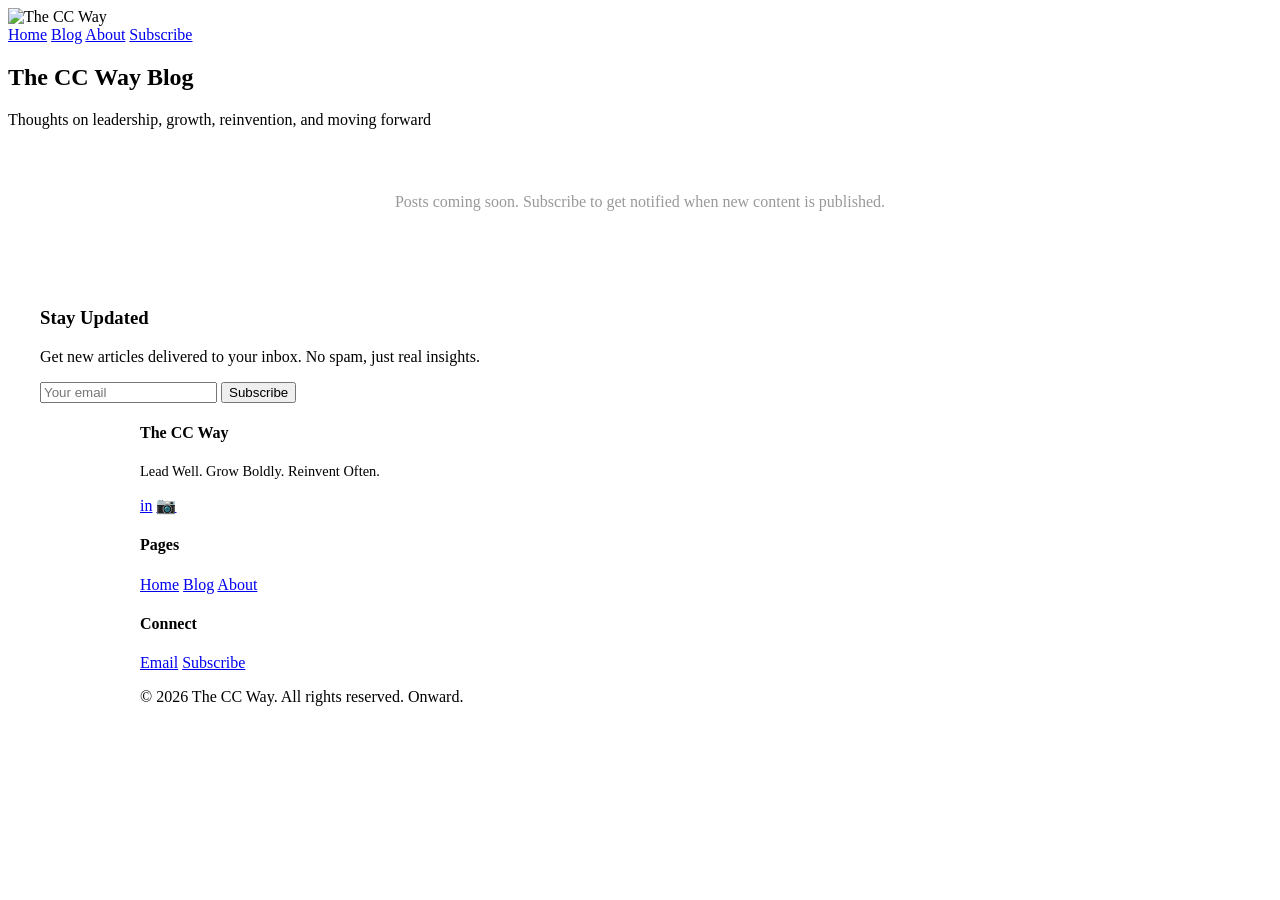
==== index.html @ 92638100 "Add files via upload" ====
<!DOCTYPE html>
<html lang="en">
<head>
    <meta charset="UTF-8">
    <meta name="viewport" content="width=device-width, initial-scale=1.0">
    <title>Blog — The CC Way</title>
    <meta name="description" content="Leadership, personal development, and reinvention. Lessons from The CC Way.">
    <meta property="og:title" content="Blog — The CC Way">
    <meta property="og:type" content="website">
    <meta property="og:url" content="https://theccway.com/blog/">
    
    <link rel="stylesheet" href="css/style.css">
</head>
<body>

<!-- Header -->
<header>
    <div class="header-container">
        <div class="logo">
            <img src="logo.png" alt="The CC Way">
        </div>
        <nav>
            <a href="/">Home</a>
            <a href="/blog/">Blog</a>
            <a href="/about/">About</a>
            <a href="/#email-signup" class="nav-cta">Subscribe</a>
        </nav>
        <div class="menu-toggle">
            <span></span>
            <span></span>
            <span></span>
        </div>
    </div>
</header>

<!-- Blog Section -->
<section class="container py-3">
    <div class="post-header">
        <h1 class="post-title">The CC Way Blog</h1>
        <p class="post-meta">Thoughts on leadership, growth, reinvention, and moving forward</p>
    </div>
    
    <div class="blog-list" id="blog-posts">
        <!-- Blog posts will be loaded dynamically -->
        <p style="text-align: center; color: #999; padding: 3rem 0;">Posts coming soon. Subscribe to get notified when new content is published.</p>
    </div>
</section>

<!-- Email Signup -->
<section id="email-signup" class="email-signup container" style="margin-left: 2rem; margin-right: 2rem; margin-top: 3rem;">
    <h3>Stay Updated</h3>
    <p>Get new articles delivered to your inbox. No spam, just real insights.</p>
    
    <form class="email-signup-form" id="signup-form">
        <input type="email" placeholder="Your email" required>
        <button type="submit">Subscribe</button>
    </form>
</section>

<!-- Footer -->
<footer>
    <div class="container" style="max-width: 1000px; margin: 0 auto; padding: 0 2rem;">
        
        <div class="footer-content">
            <div class="footer-section">
                <h4>The CC Way</h4>
                <p style="font-size: 0.9rem; margin-bottom: 1rem;">Lead Well. Grow Boldly. Reinvent Often.</p>
                <div class="social-links">
                    <a href="https://linkedin.com/in/candidatecoschino" target="_blank" title="LinkedIn">in</a>
                    <a href="https://instagram.com/cccosch" target="_blank" title="Instagram">📷</a>
                </div>
            </div>
            
            <div class="footer-section">
                <h4>Pages</h4>
                <a href="/">Home</a>
                <a href="/blog/">Blog</a>
                <a href="/about/">About</a>
            </div>
            
            <div class="footer-section">
                <h4>Connect</h4>
                <a href="mailto:hello@theccway.com">Email</a>
                <a href="#email-signup">Subscribe</a>
            </div>
        </div>
        
        <div class="footer-bottom">
            <p>&copy; 2026 The CC Way. All rights reserved. Onward.</p>
        </div>
        
    </div>
</footer>

<script src="js/script.js"></script>

</body>
</html>
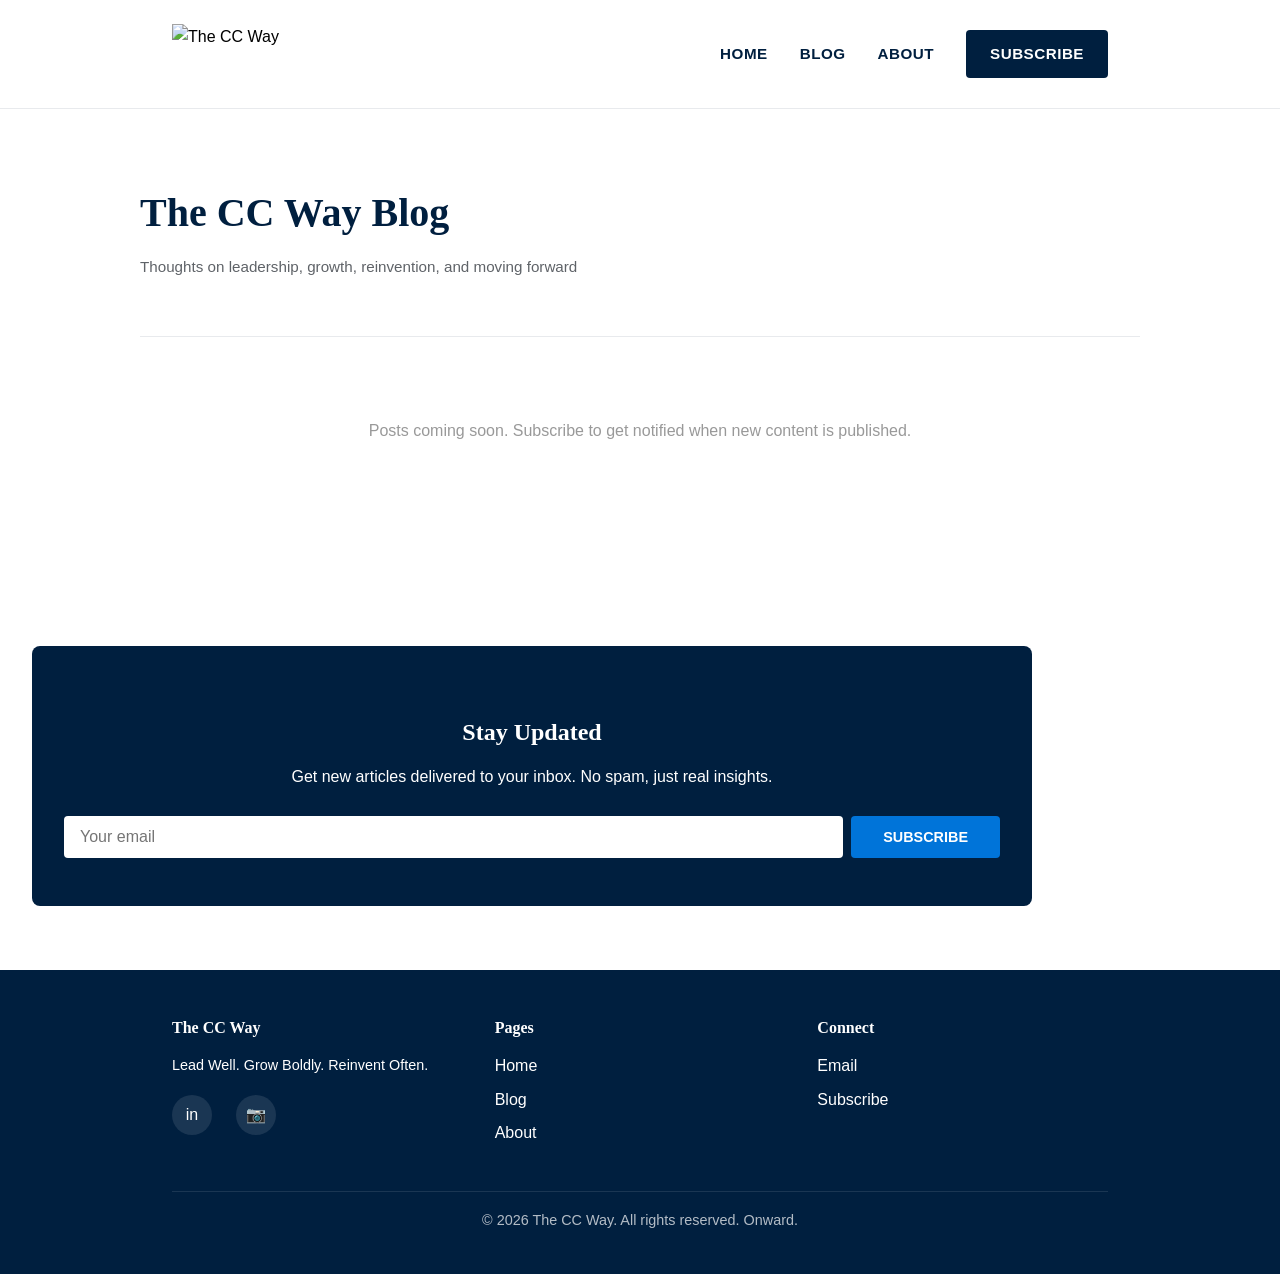
==== commit 281fcb9c: "Update logo image source path in index.html" ====
--- a/index.html
+++ b/index.html
@@ -17,7 +17,7 @@
 <header>
     <div class="header-container">
         <div class="logo">
-            <img src="logo.png" alt="The CC Way">
+            <img src="/logo.png" alt="The CC Way">
         </div>
         <nav>
             <a href="/">Home</a>
--- a/css/style.css
+++ b/css/style.css
@@ -0,0 +1,521 @@
+/* THE CC WAY — Main Stylesheet */
+/* Navy, Black, Electric Blue Color Scheme */
+
+:root {
+  --navy: #001F3F;
+  --black: #000000;
+  --electric-blue: #0074D9;
+  --off-white: #F8F9FA;
+  --light-gray: #E8EAED;
+  --dark-gray: #5F6368;
+  --accent-navy: #003d5c;
+  
+  --font-serif: 'Georgia', 'Garamond', serif;
+  --font-sans: -apple-system, BlinkMacSystemFont, 'Segoe UI', Roboto, 'Helvetica Neue', Arial, sans-serif;
+  
+  --transition: all 0.3s ease;
+}
+
+* {
+  margin: 0;
+  padding: 0;
+  box-sizing: border-box;
+}
+
+html {
+  scroll-behavior: smooth;
+}
+
+body {
+  font-family: var(--font-sans);
+  line-height: 1.6;
+  color: var(--black);
+  background-color: #ffffff;
+  font-size: 16px;
+}
+
+h1, h2, h3, h4, h5, h6 {
+  font-family: var(--font-serif);
+  font-weight: 700;
+  line-height: 1.2;
+  margin-bottom: 1rem;
+  color: var(--navy);
+}
+
+h1 {
+  font-size: 3rem;
+  margin-bottom: 1.5rem;
+}
+
+h2 {
+  font-size: 2rem;
+  margin-top: 2rem;
+  margin-bottom: 1rem;
+}
+
+h3 {
+  font-size: 1.5rem;
+  margin-top: 1.5rem;
+}
+
+p {
+  margin-bottom: 1.5rem;
+  line-height: 1.8;
+}
+
+a {
+  color: var(--electric-blue);
+  text-decoration: none;
+  transition: var(--transition);
+}
+
+a:hover {
+  color: var(--navy);
+  text-decoration: underline;
+}
+
+strong {
+  font-weight: 700;
+  color: var(--navy);
+}
+
+header {
+  background-color: #ffffff;
+  border-bottom: 1px solid var(--light-gray);
+  padding: 1.5rem 0;
+  position: sticky;
+  top: 0;
+  z-index: 100;
+}
+
+.header-container {
+  max-width: 1000px;
+  margin: 0 auto;
+  padding: 0 2rem;
+  display: flex;
+  justify-content: space-between;
+  align-items: center;
+}
+
+.logo {
+  height: 60px;
+  width: auto;
+  display: flex;
+  align-items: center;
+}
+
+.logo img {
+  height: 100%;
+  width: auto;
+}
+
+nav {
+  display: flex;
+  gap: 2rem;
+  align-items: center;
+}
+
+nav a {
+  font-weight: 600;
+  color: var(--navy);
+  font-size: 0.95rem;
+  text-transform: uppercase;
+  letter-spacing: 0.5px;
+}
+
+nav a:hover {
+  color: var(--electric-blue);
+  text-decoration: none;
+}
+
+.nav-cta {
+  background-color: var(--navy);
+  color: #ffffff !important;
+  padding: 0.75rem 1.5rem;
+  border-radius: 4px;
+  transition: var(--transition);
+}
+
+.nav-cta:hover {
+  background-color: var(--accent-navy);
+  color: #ffffff !important;
+  text-decoration: none;
+}
+
+.menu-toggle {
+  display: none;
+  flex-direction: column;
+  cursor: pointer;
+  gap: 0.4rem;
+}
+
+.menu-toggle span {
+  width: 25px;
+  height: 3px;
+  background-color: var(--navy);
+  border-radius: 2px;
+  transition: var(--transition);
+}
+
+.container {
+  max-width: 1000px;
+  margin: 0 auto;
+  padding: 0 2rem;
+}
+
+.hero {
+  display: grid;
+  grid-template-columns: 1fr 1fr;
+  gap: 3rem;
+  align-items: center;
+  padding: 4rem 0;
+}
+
+.hero-content h1 {
+  margin-bottom: 1.5rem;
+}
+
+.hero-tagline {
+  font-size: 1.25rem;
+  color: var(--dark-gray);
+  margin-bottom: 2rem;
+  line-height: 1.8;
+}
+
+.hero-image {
+  display: flex;
+  justify-content: center;
+}
+
+.hero-image img {
+  max-width: 100%;
+  height: auto;
+  border-radius: 8px;
+}
+
+.cta-button {
+  display: inline-block;
+  background-color: var(--navy);
+  color: #ffffff;
+  padding: 1rem 2rem;
+  border-radius: 4px;
+  font-weight: 600;
+  text-transform: uppercase;
+  letter-spacing: 0.5px;
+  transition: var(--transition);
+  cursor: pointer;
+  border: 2px solid var(--navy);
+}
+
+.cta-button:hover {
+  background-color: transparent;
+  color: var(--navy);
+  text-decoration: none;
+}
+
+.cta-button-secondary {
+  background-color: transparent;
+  color: var(--navy);
+  border: 2px solid var(--navy);
+}
+
+.cta-button-secondary:hover {
+  background-color: var(--navy);
+  color: #ffffff;
+}
+
+.email-signup {
+  background-color: var(--navy);
+  color: #ffffff;
+  padding: 3rem 2rem;
+  border-radius: 8px;
+  margin: 3rem 0;
+  text-align: center;
+}
+
+.email-signup h3 {
+  color: #ffffff;
+  margin-bottom: 1rem;
+}
+
+.email-signup-form {
+  display: flex;
+  gap: 0.5rem;
+  margin-top: 1.5rem;
+  flex-wrap: wrap;
+  justify-content: center;
+}
+
+.email-signup-form input {
+  padding: 0.75rem 1rem;
+  border: none;
+  border-radius: 4px;
+  font-size: 1rem;
+  flex: 1;
+  min-width: 250px;
+}
+
+.email-signup-form button {
+  padding: 0.75rem 2rem;
+  background-color: var(--electric-blue);
+  color: #ffffff;
+  border: none;
+  border-radius: 4px;
+  font-weight: 600;
+  cursor: pointer;
+  transition: var(--transition);
+  text-transform: uppercase;
+  font-size: 0.9rem;
+}
+
+.email-signup-form button:hover {
+  background-color: #0052A3;
+}
+
+.content-section {
+  padding: 3rem 0;
+}
+
+.content-section h2 {
+  color: var(--navy);
+  margin-bottom: 2rem;
+}
+
+.section-intro {
+  font-size: 1.1rem;
+  color: var(--dark-gray);
+  margin-bottom: 2rem;
+  line-height: 1.8;
+}
+
+.blog-list {
+  display: grid;
+  gap: 2rem;
+  margin: 2rem 0;
+}
+
+.blog-post-preview {
+  border-left: 4px solid var(--electric-blue);
+  padding-left: 1.5rem;
+  padding-bottom: 1.5rem;
+  border-bottom: 1px solid var(--light-gray);
+}
+
+.blog-post-preview:last-child {
+  border-bottom: none;
+}
+
+.blog-post-preview h3 {
+  margin-top: 0;
+}
+
+.blog-post-meta {
+  font-size: 0.9rem;
+  color: var(--dark-gray);
+  margin-bottom: 0.5rem;
+}
+
+.blog-post-excerpt {
+  color: var(--dark-gray);
+  margin-bottom: 1rem;
+  line-height: 1.8;
+}
+
+.read-more {
+  color: var(--electric-blue);
+  font-weight: 600;
+  transition: var(--transition);
+}
+
+.read-more:hover {
+  color: var(--navy);
+}
+
+.post-header {
+  padding: 2rem 0;
+  border-bottom: 1px solid var(--light-gray);
+  margin-bottom: 2rem;
+}
+
+.post-title {
+  font-size: 2.5rem;
+  margin-bottom: 1rem;
+}
+
+.post-meta {
+  color: var(--dark-gray);
+  font-size: 0.95rem;
+}
+
+.post-content {
+  font-size: 1.05rem;
+  line-height: 1.9;
+  color: #2c3e50;
+}
+
+.post-content p {
+  margin-bottom: 1.5rem;
+}
+
+.post-footer {
+  margin-top: 3rem;
+  padding-top: 2rem;
+  border-top: 1px solid var(--light-gray);
+}
+
+footer {
+  background-color: var(--navy);
+  color: #ffffff;
+  padding: 3rem 0 1rem;
+  margin-top: 4rem;
+}
+
+.footer-content {
+  display: grid;
+  grid-template-columns: repeat(3, 1fr);
+  gap: 2rem;
+  margin-bottom: 2rem;
+}
+
+.footer-section h4 {
+  color: #ffffff;
+  margin-bottom: 1rem;
+  font-size: 1rem;
+}
+
+.footer-section a {
+  color: #ffffff;
+  display: block;
+  margin-bottom: 0.5rem;
+  transition: var(--transition);
+}
+
+.footer-section a:hover {
+  color: var(--electric-blue);
+  text-decoration: none;
+}
+
+.social-links {
+  display: flex;
+  gap: 1.5rem;
+  margin: 1rem 0;
+}
+
+.social-links a {
+  display: inline-block;
+  width: 40px;
+  height: 40px;
+  background-color: rgba(255,255,255,0.1);
+  border-radius: 50%;
+  display: flex;
+  align-items: center;
+  justify-content: center;
+  transition: var(--transition);
+}
+
+.social-links a:hover {
+  background-color: var(--electric-blue);
+}
+
+.footer-bottom {
+  text-align: center;
+  padding-top: 1rem;
+  border-top: 1px solid rgba(255,255,255,0.1);
+  font-size: 0.9rem;
+  color: rgba(255,255,255,0.7);
+}
+
+@media (max-width: 768px) {
+  .header-container {
+    padding: 0 1rem;
+  }
+  
+  nav {
+    display: none;
+  }
+  
+  .menu-toggle {
+    display: flex;
+  }
+  
+  h1 {
+    font-size: 2rem;
+  }
+  
+  h2 {
+    font-size: 1.5rem;
+  }
+  
+  .hero {
+    grid-template-columns: 1fr;
+    gap: 2rem;
+    padding: 2rem 0;
+  }
+  
+  .hero-image {
+    order: -1;
+  }
+  
+  .container {
+    padding: 0 1rem;
+  }
+  
+  .email-signup-form {
+    flex-direction: column;
+  }
+  
+  .email-signup-form input,
+  .email-signup-form button {
+    width: 100%;
+  }
+  
+  .footer-content {
+    grid-template-columns: 1fr;
+    gap: 1.5rem;
+  }
+  
+  .post-title {
+    font-size: 1.75rem;
+  }
+}
+
+@media (max-width: 480px) {
+  h1 {
+    font-size: 1.75rem;
+  }
+  
+  h2 {
+    font-size: 1.25rem;
+  }
+  
+  .logo {
+    height: 50px;
+  }
+  
+  nav a {
+    font-size: 0.85rem;
+  }
+}
+
+.text-center {
+  text-align: center;
+}
+
+.text-navy {
+  color: var(--navy);
+}
+
+.text-electric-blue {
+  color: var(--electric-blue);
+}
+
+.mt-1 { margin-top: 1rem; }
+.mt-2 { margin-top: 2rem; }
+.mt-3 { margin-top: 3rem; }
+
+.mb-1 { margin-bottom: 1rem; }
+.mb-2 { margin-bottom: 2rem; }
+.mb-3 { margin-bottom: 3rem; }
+
+.py-2 { padding: 2rem 0; }
+.py-3 { padding: 3rem 0; }
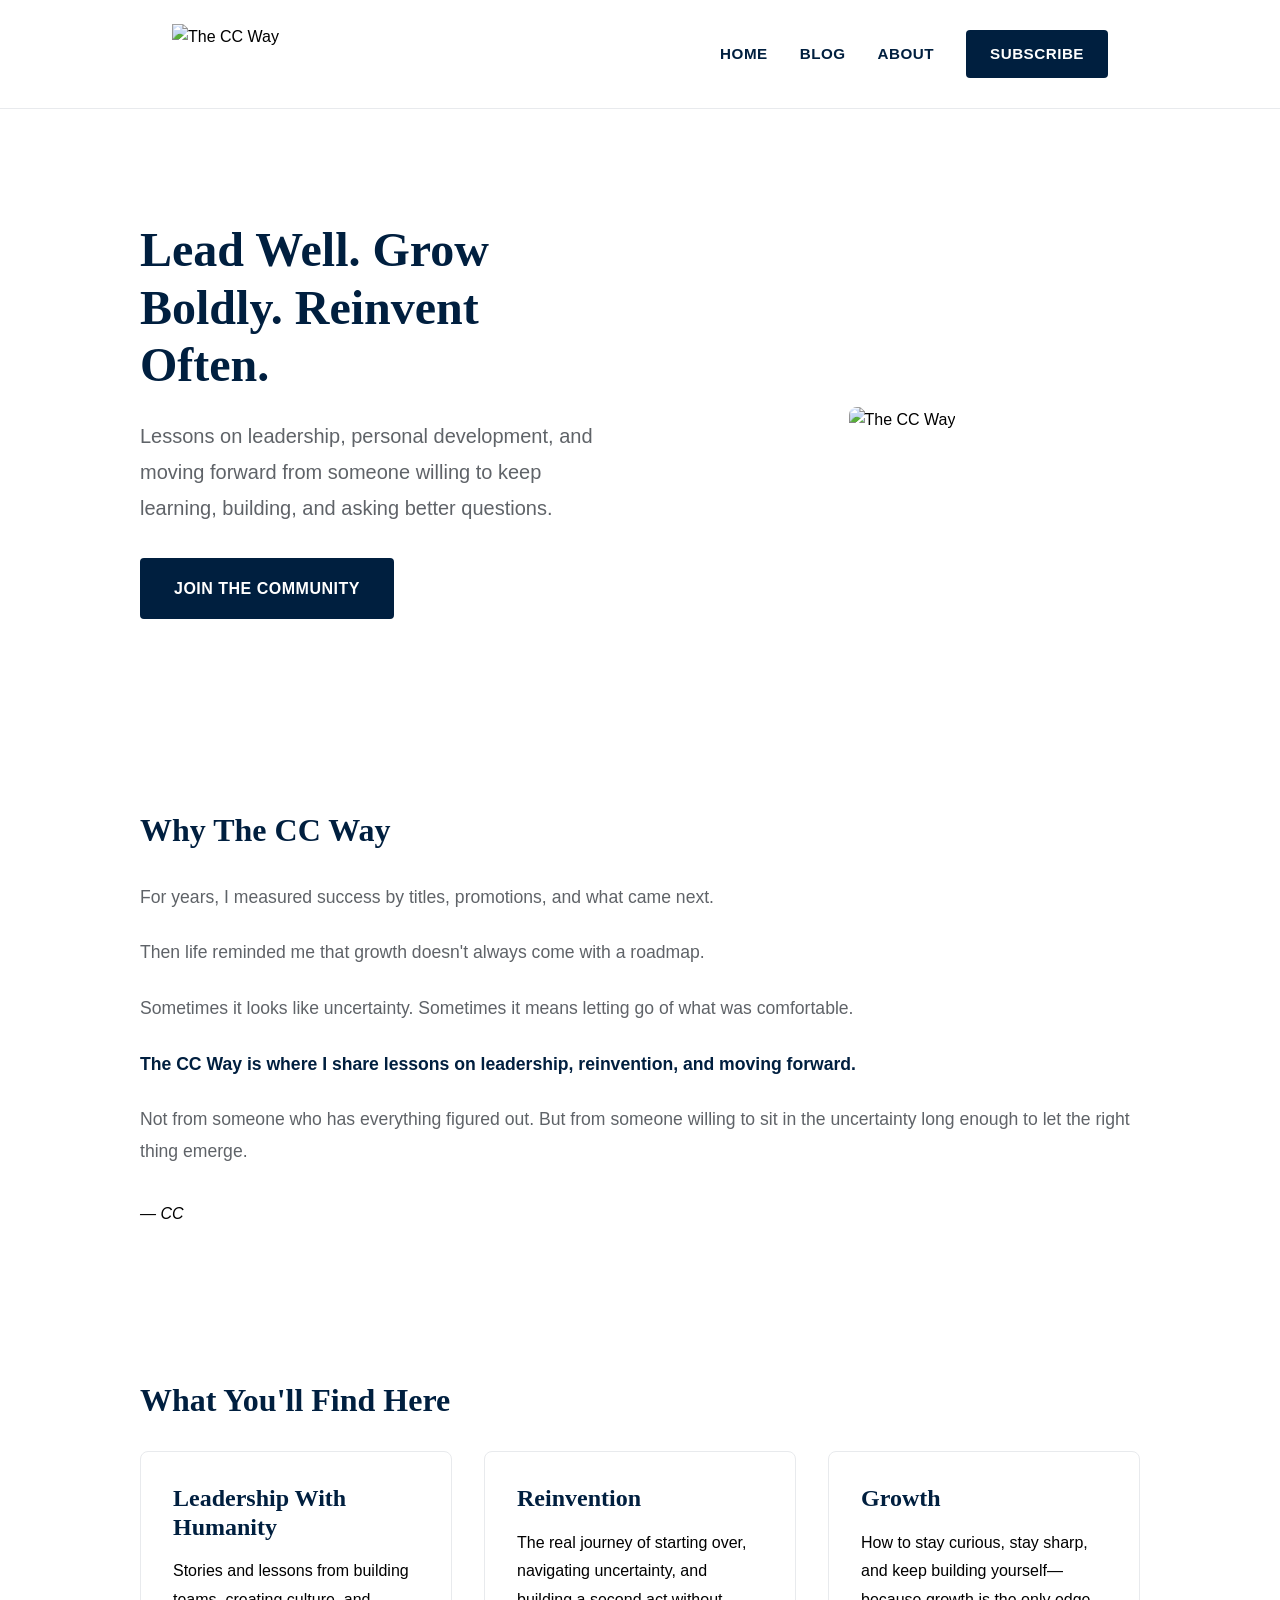
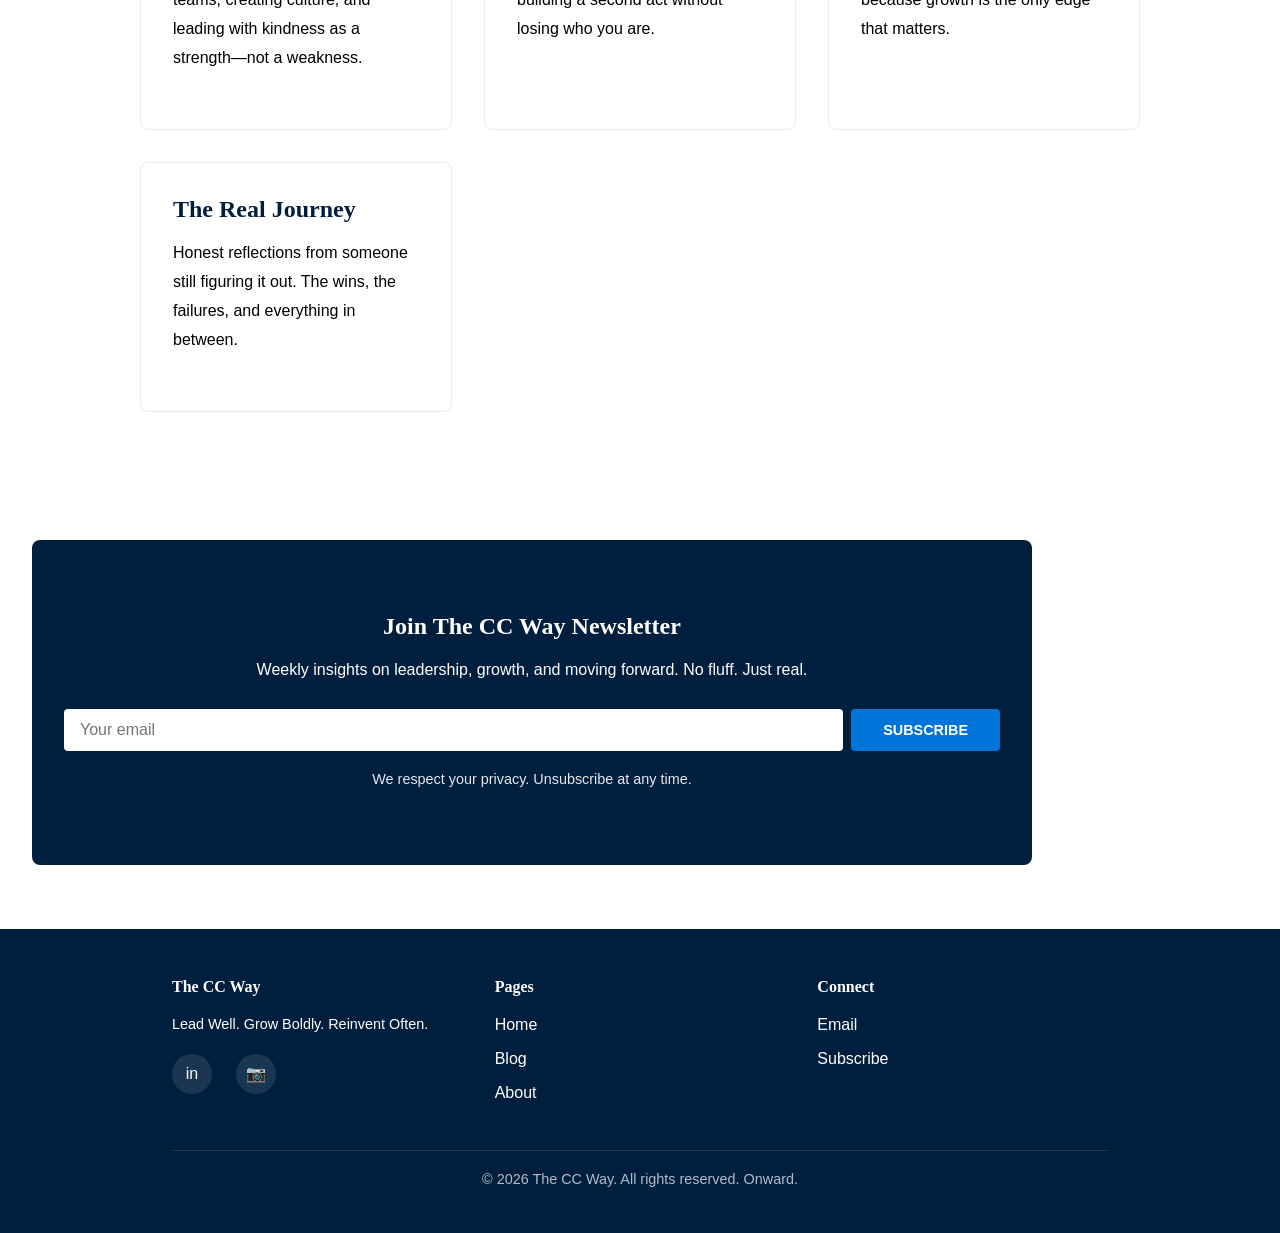
==== commit 7a3a9e52: "Revise HTML structure and content for blog page Updated the title and meta description for better cl" ====
--- a/index.html
+++ b/index.html
@@ -3,17 +3,12 @@
 <head>
     <meta charset="UTF-8">
     <meta name="viewport" content="width=device-width, initial-scale=1.0">
-    <title>Blog — The CC Way</title>
-    <meta name="description" content="Leadership, personal development, and reinvention. Lessons from The CC Way.">
-    <meta property="og:title" content="Blog — The CC Way">
-    <meta property="og:type" content="website">
-    <meta property="og:url" content="https://theccway.com/blog/">
-    
-    <link rel="stylesheet" href="css/style.css">
+    <title>The CC Way — Leadership, Growth, Reinvention</title>
+    <meta name="description" content="Leadership, growth, and reinvention. Lessons from someone willing to keep learning, building, and moving forward.">
+    <link rel="stylesheet" href="/css/style.css">
 </head>
 <body>
 
-<!-- Header -->
 <header>
     <div class="header-container">
         <div class="logo">
@@ -23,7 +18,7 @@
             <a href="/">Home</a>
             <a href="/blog/">Blog</a>
             <a href="/about/">About</a>
-            <a href="/#email-signup" class="nav-cta">Subscribe</a>
+            <a href="#email-signup" class="nav-cta">Subscribe</a>
         </nav>
         <div class="menu-toggle">
             <span></span>
@@ -33,31 +28,75 @@
     </div>
 </header>
 
-<!-- Blog Section -->
 <section class="container py-3">
-    <div class="post-header">
-        <h1 class="post-title">The CC Way Blog</h1>
-        <p class="post-meta">Thoughts on leadership, growth, reinvention, and moving forward</p>
-    </div>
-    
-    <div class="blog-list" id="blog-posts">
-        <!-- Blog posts will be loaded dynamically -->
-        <p style="text-align: center; color: #999; padding: 3rem 0;">Posts coming soon. Subscribe to get notified when new content is published.</p>
+    <div class="hero">
+        <div class="hero-content">
+            <h1>Lead Well. Grow Boldly. Reinvent Often.</h1>
+            <p class="hero-tagline">
+                Lessons on leadership, personal development, and moving forward from someone willing to keep learning, building, and asking better questions.
+            </p>
+            <a href="#email-signup" class="cta-button">Join The Community</a>
+        </div>
+        <div class="hero-image">
+            <img src="/hero.jpg" alt="The CC Way">
+        </div>
     </div>
 </section>
 
-<!-- Email Signup -->
-<section id="email-signup" class="email-signup container" style="margin-left: 2rem; margin-right: 2rem; margin-top: 3rem;">
-    <h3>Stay Updated</h3>
-    <p>Get new articles delivered to your inbox. No spam, just real insights.</p>
+<section class="content-section container">
+    <h2>Why The CC Way</h2>
+    
+    <div class="section-intro">
+        <p>For years, I measured success by titles, promotions, and what came next.</p>
+        <p>Then life reminded me that growth doesn't always come with a roadmap.</p>
+        <p>Sometimes it looks like uncertainty. Sometimes it means letting go of what was comfortable.</p>
+        <p><strong>The CC Way is where I share lessons on leadership, reinvention, and moving forward.</strong></p>
+        <p>Not from someone who has everything figured out. But from someone willing to sit in the uncertainty long enough to let the right thing emerge.</p>
+    </div>
+
+    <p><em>— CC</em></p>
+</section>
+
+<section class="content-section container">
+    <h2>What You'll Find Here</h2>
+    
+    <div style="display: grid; grid-template-columns: repeat(auto-fit, minmax(250px, 1fr)); gap: 2rem; margin: 2rem 0;">
+        
+        <div style="padding: 2rem; border: 1px solid #e8eaed; border-radius: 8px;">
+            <h3 style="margin-top: 0;">Leadership With Humanity</h3>
+            <p>Stories and lessons from building teams, creating culture, and leading with kindness as a strength—not a weakness.</p>
+        </div>
+        
+        <div style="padding: 2rem; border: 1px solid #e8eaed; border-radius: 8px;">
+            <h3 style="margin-top: 0;">Reinvention</h3>
+            <p>The real journey of starting over, navigating uncertainty, and building a second act without losing who you are.</p>
+        </div>
+        
+        <div style="padding: 2rem; border: 1px solid #e8eaed; border-radius: 8px;">
+            <h3 style="margin-top: 0;">Growth</h3>
+            <p>How to stay curious, stay sharp, and keep building yourself—because growth is the only edge that matters.</p>
+        </div>
+        
+        <div style="padding: 2rem; border: 1px solid #e8eaed; border-radius: 8px;">
+            <h3 style="margin-top: 0;">The Real Journey</h3>
+            <p>Honest reflections from someone still figuring it out. The wins, the failures, and everything in between.</p>
+        </div>
+        
+    </div>
+</section>
+
+<section id="email-signup" class="email-signup container" style="margin-left: 2rem; margin-right: 2rem;">
+    <h3>Join The CC Way Newsletter</h3>
+    <p>Weekly insights on leadership, growth, and moving forward. No fluff. Just real.</p>
     
     <form class="email-signup-form" id="signup-form">
         <input type="email" placeholder="Your email" required>
         <button type="submit">Subscribe</button>
     </form>
+    
+    <p style="font-size: 0.9rem; margin-top: 1rem; opacity: 0.9;">We respect your privacy. Unsubscribe at any time.</p>
 </section>
 
-<!-- Footer -->
 <footer>
     <div class="container" style="max-width: 1000px; margin: 0 auto; padding: 0 2rem;">
         
@@ -92,7 +131,7 @@
     </div>
 </footer>
 
-<script src="js/script.js"></script>
+<script src="/js/script.js"></script>
 
 </body>
 </html>
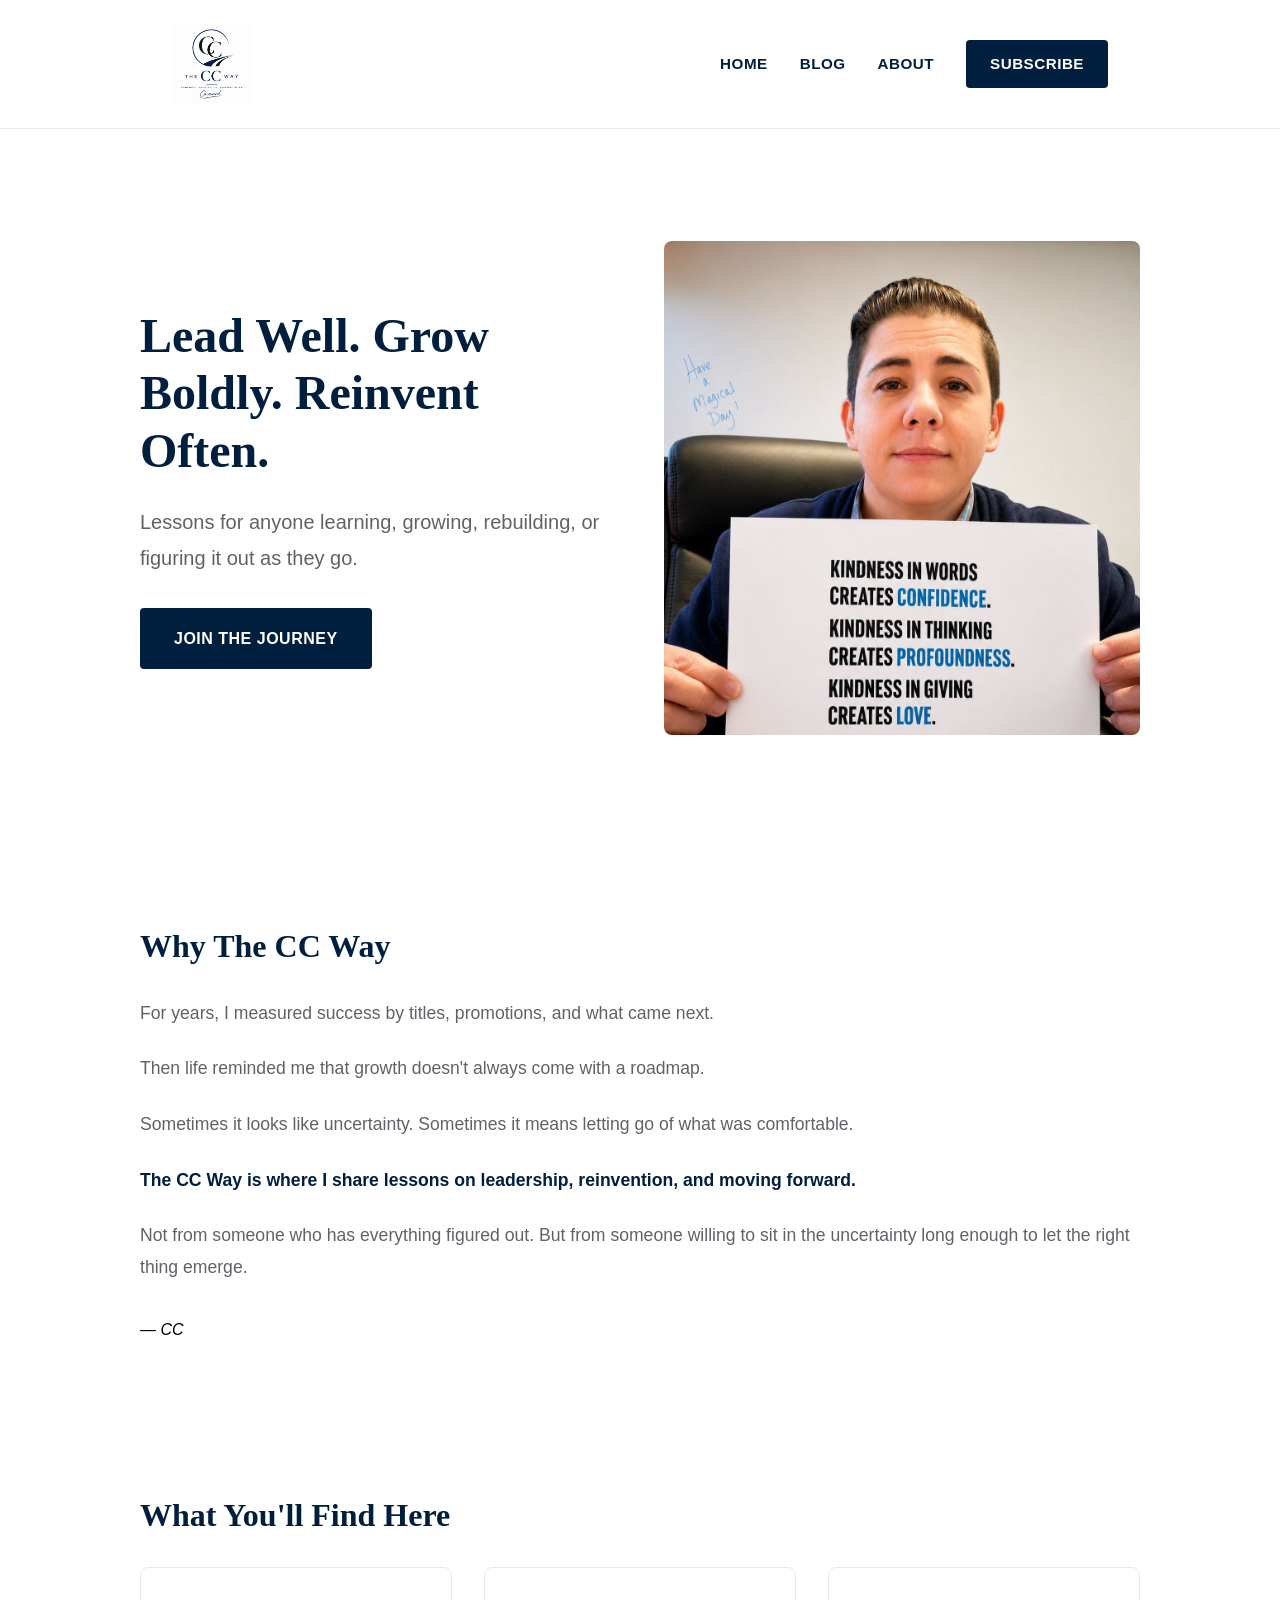
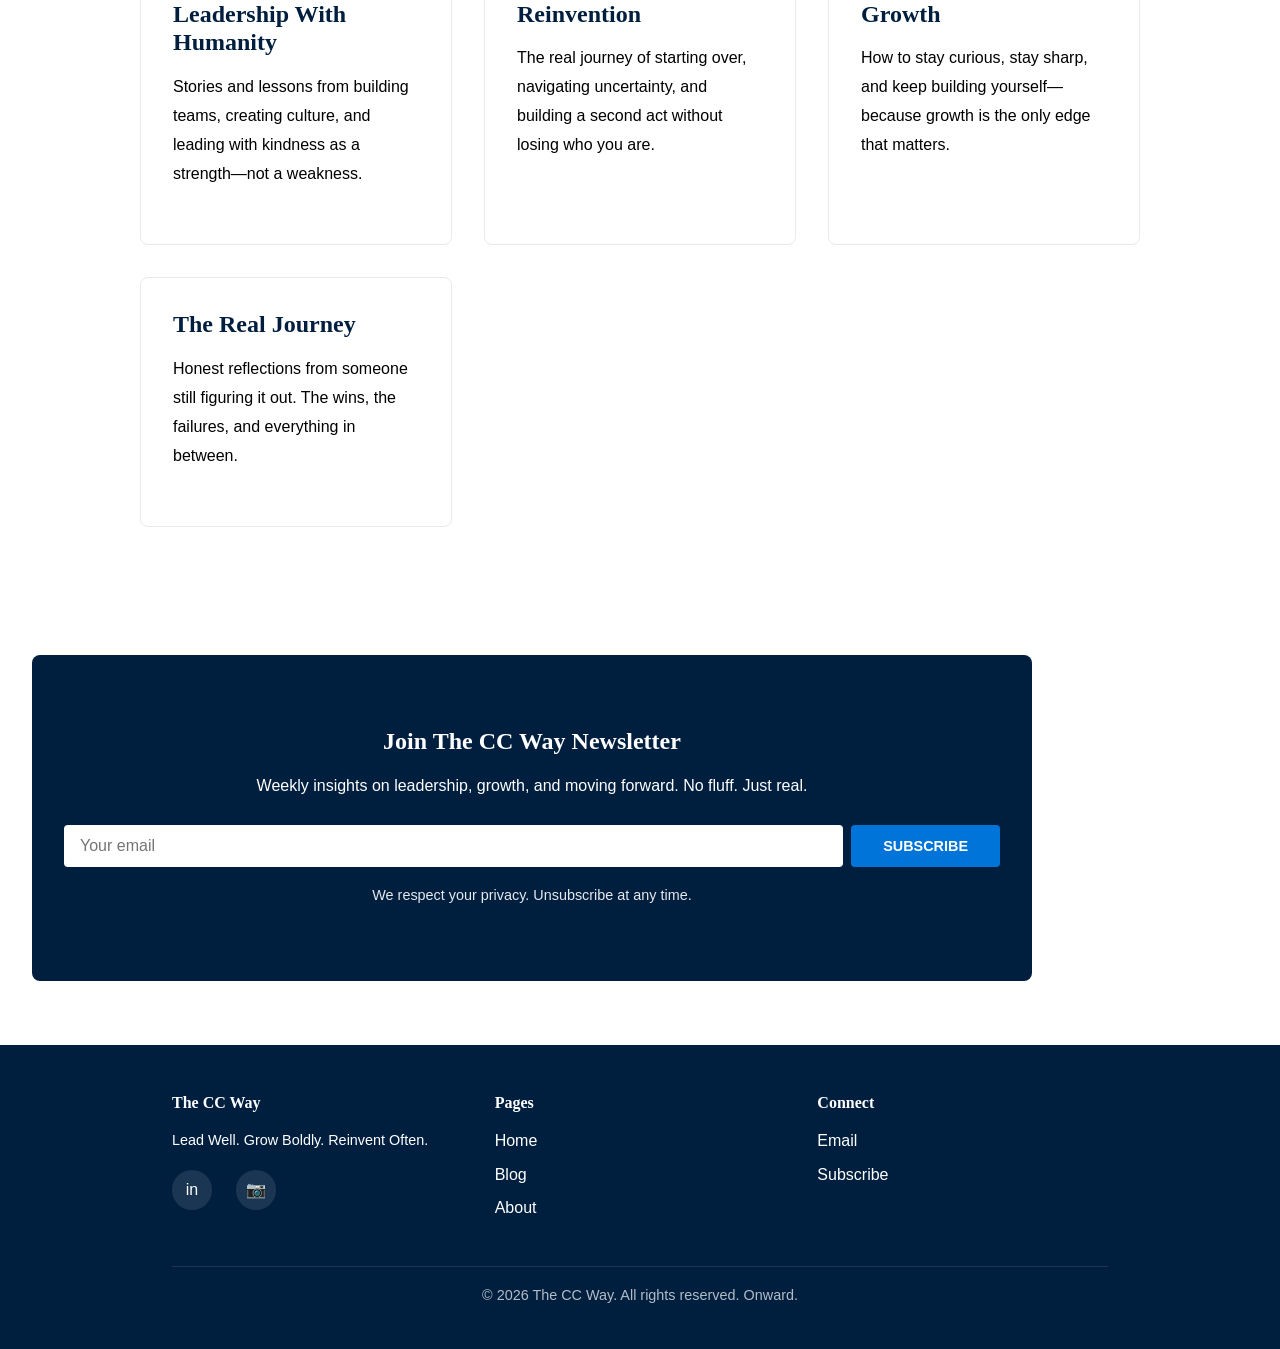
==== commit 9b71d476: "Update homepage CTA and subheadline" ====
--- a/index.html
+++ b/index.html
@@ -33,9 +33,9 @@
         <div class="hero-content">
             <h1>Lead Well. Grow Boldly. Reinvent Often.</h1>
             <p class="hero-tagline">
-                Lessons on leadership, personal development, and moving forward from someone willing to keep learning, building, and asking better questions.
+                Lessons for anyone learning, growing, rebuilding, or figuring it out as they go.
             </p>
-            <a href="#email-signup" class="cta-button">Join The Community</a>
+            <a href="#email-signup" class="cta-button">Join The Journey</a>
         </div>
         <div class="hero-image">
             <img src="/hero.jpg" alt="The CC Way">
--- a/css/style.css
+++ b/css/style.css
@@ -98,7 +98,7 @@
 }
 
 .logo {
-  height: 60px;
+  height: 80px;
   width: auto;
   display: flex;
   align-items: center;
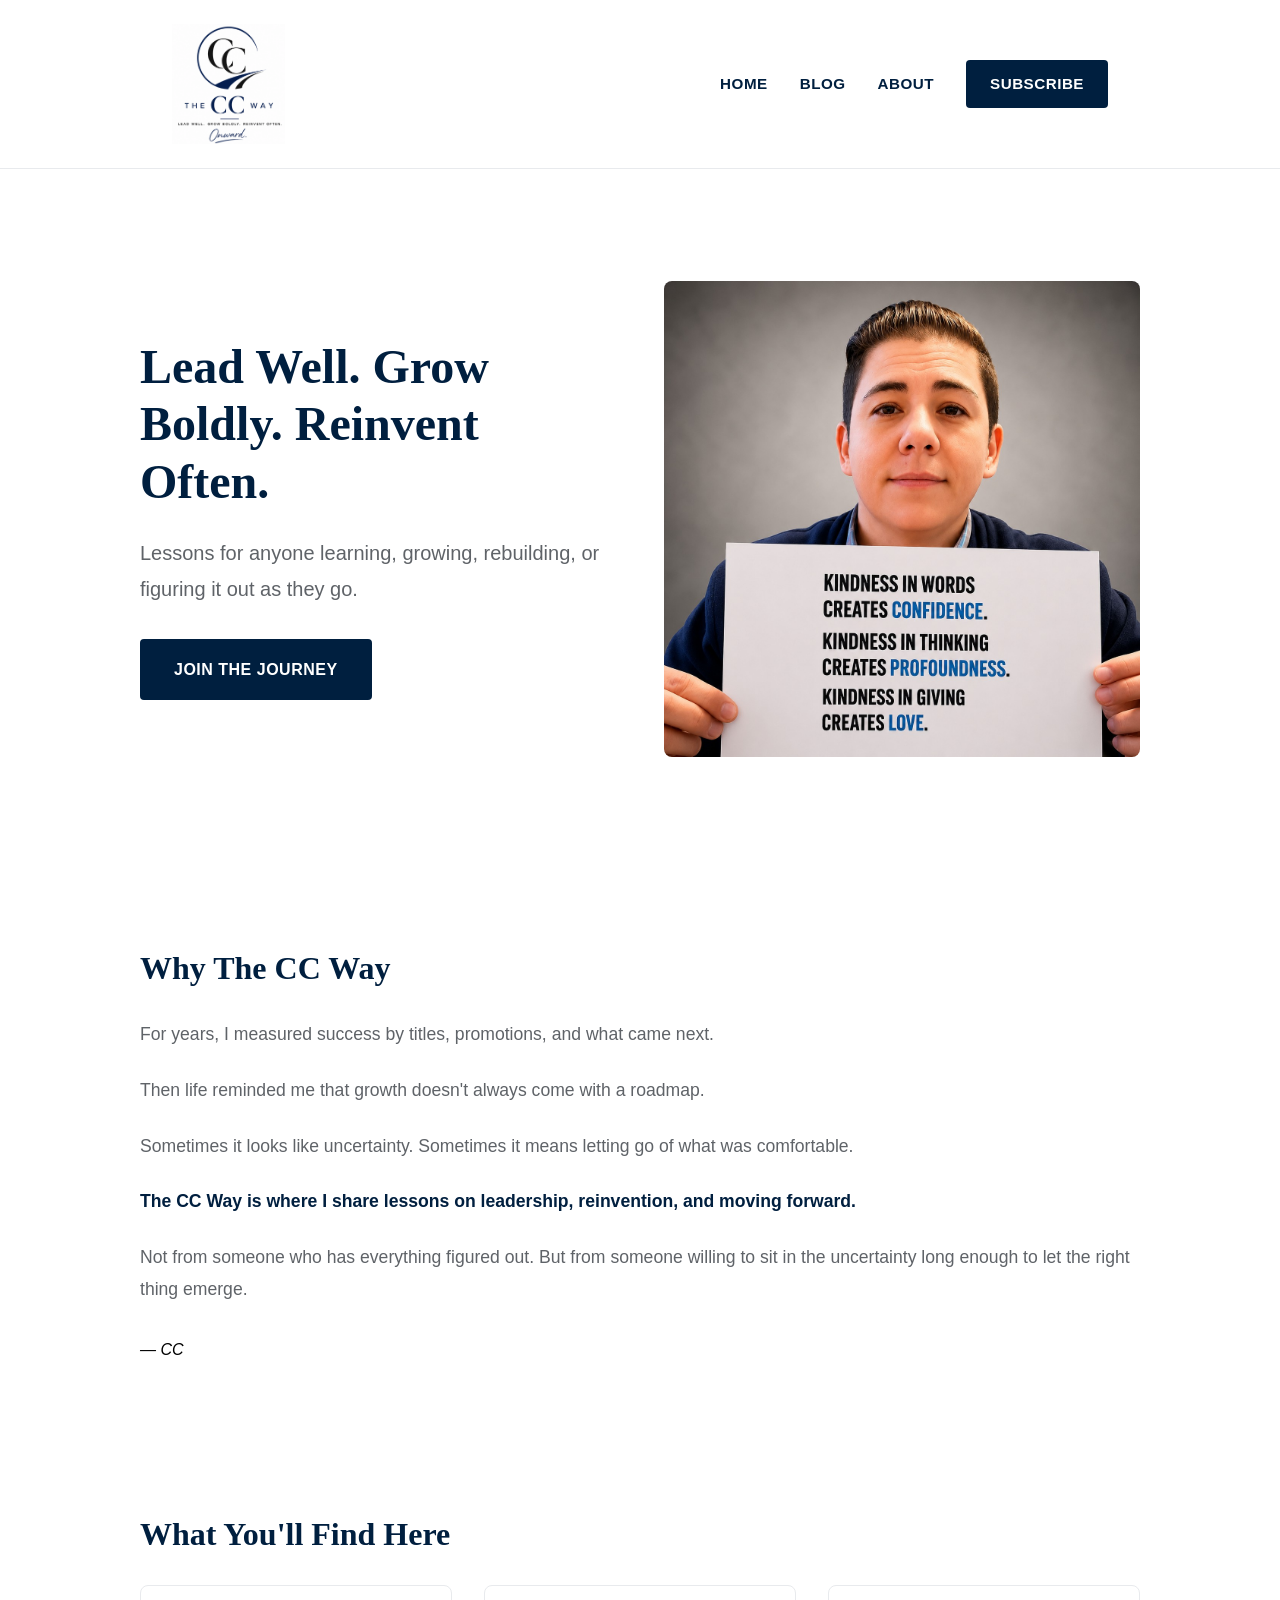
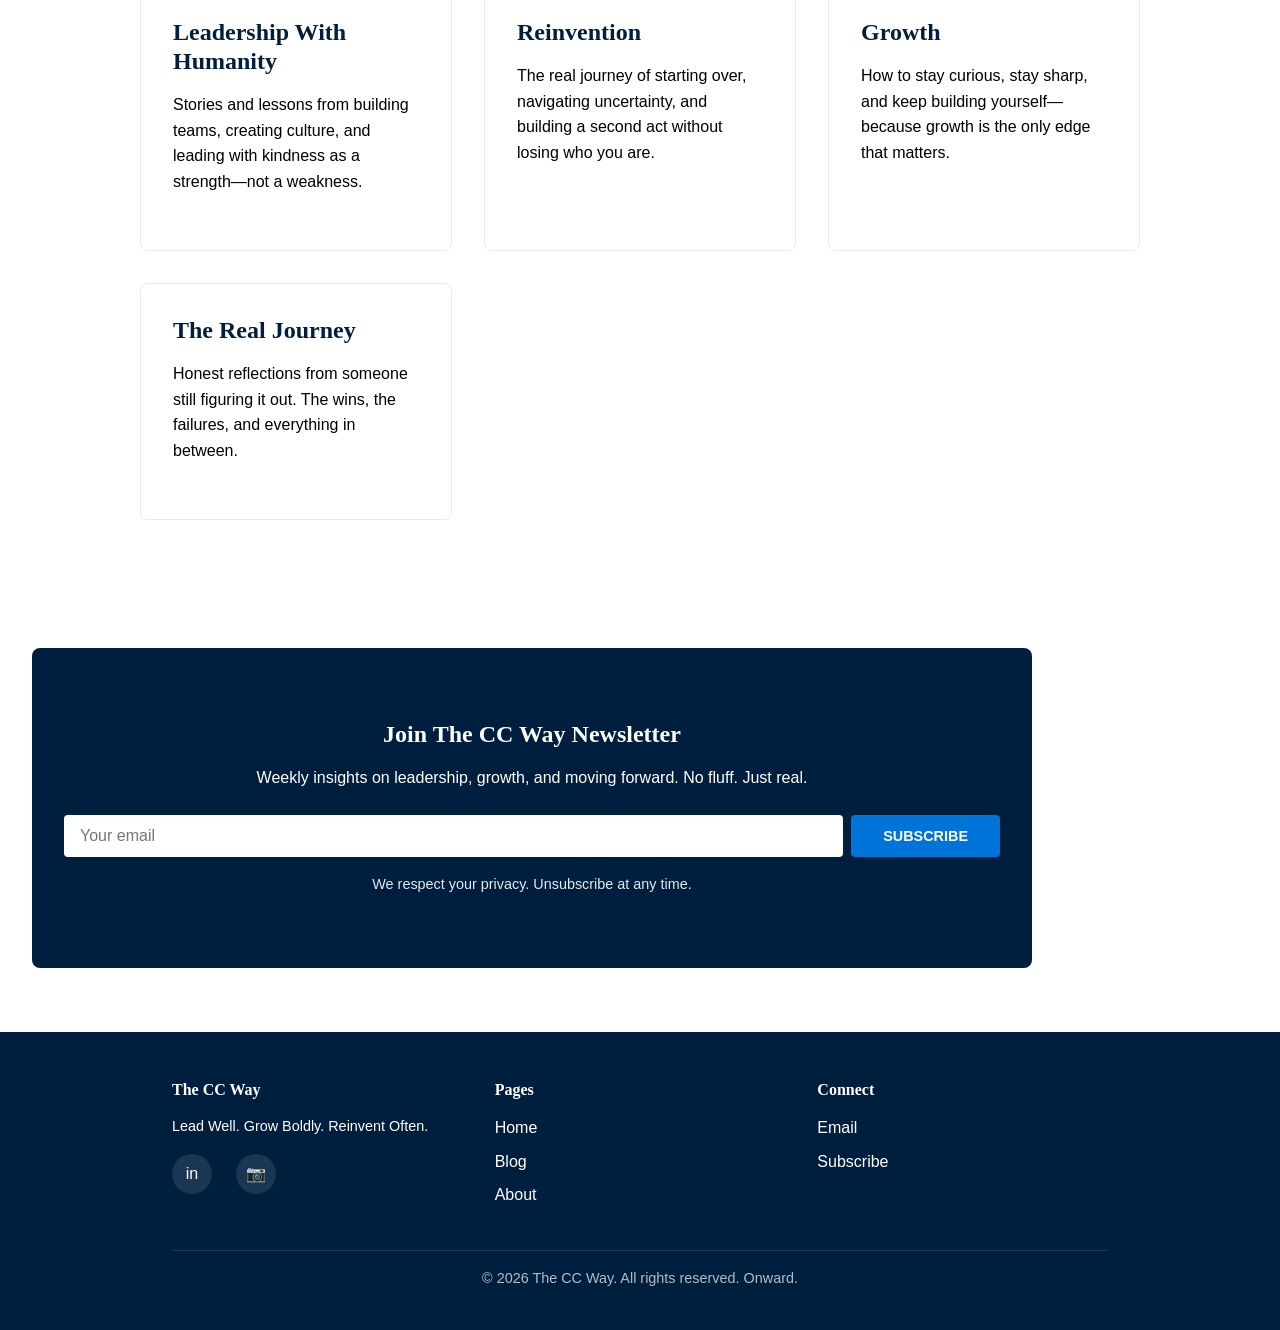
==== commit 1433913c: "Change hero image format from JPG to JPEG" ====
--- a/index.html
+++ b/index.html
@@ -38,7 +38,7 @@
             <a href="#email-signup" class="cta-button">Join The Journey</a>
         </div>
         <div class="hero-image">
-            <img src="/hero.jpg" alt="The CC Way">
+            <img src="/hero.jpeg" alt="The CC Way">
         </div>
     </div>
 </section>
--- a/css/style.css
+++ b/css/style.css
@@ -60,7 +60,7 @@
 
 p {
   margin-bottom: 1.5rem;
-  line-height: 1.8;
+  line-: 1.8;
 }
 
 a {
@@ -98,7 +98,7 @@
 }
 
 .logo {
-  height: 80px;
+  height: 120px;
   width: auto;
   display: flex;
   align-items: center;
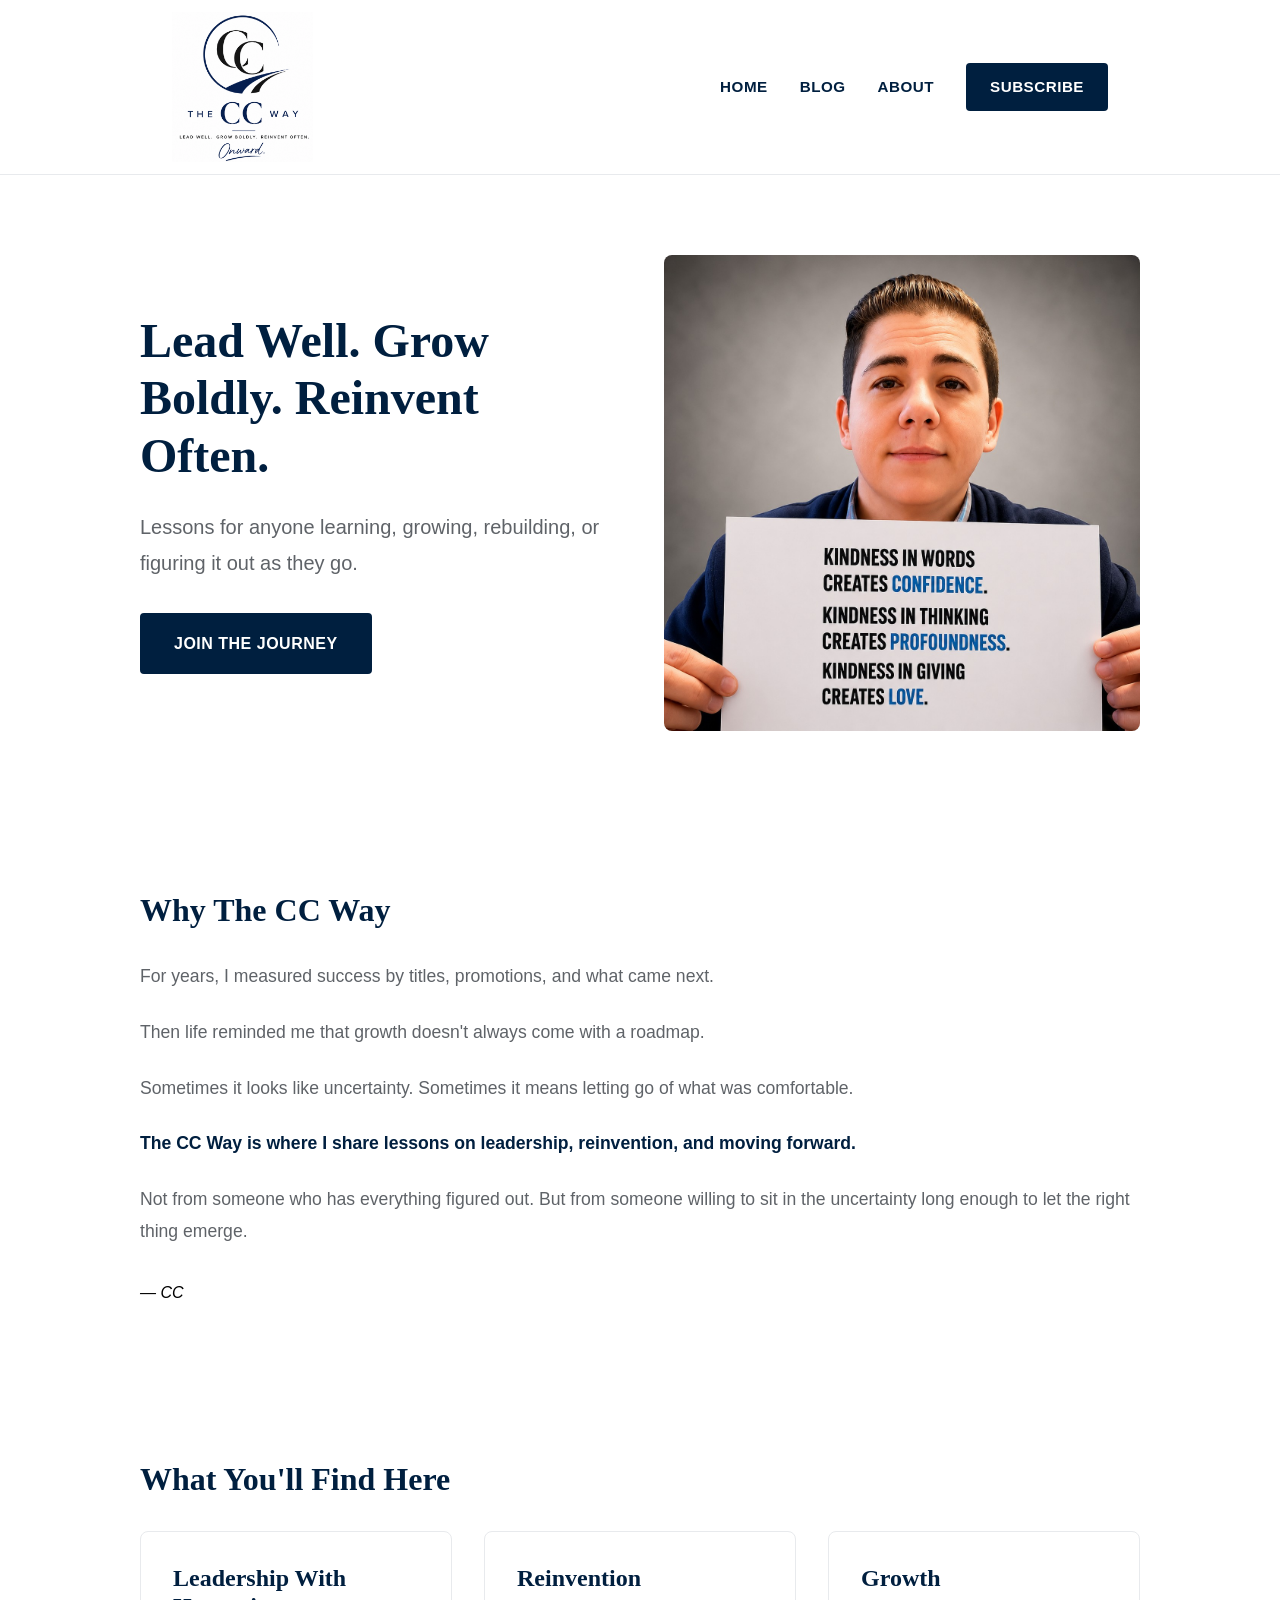
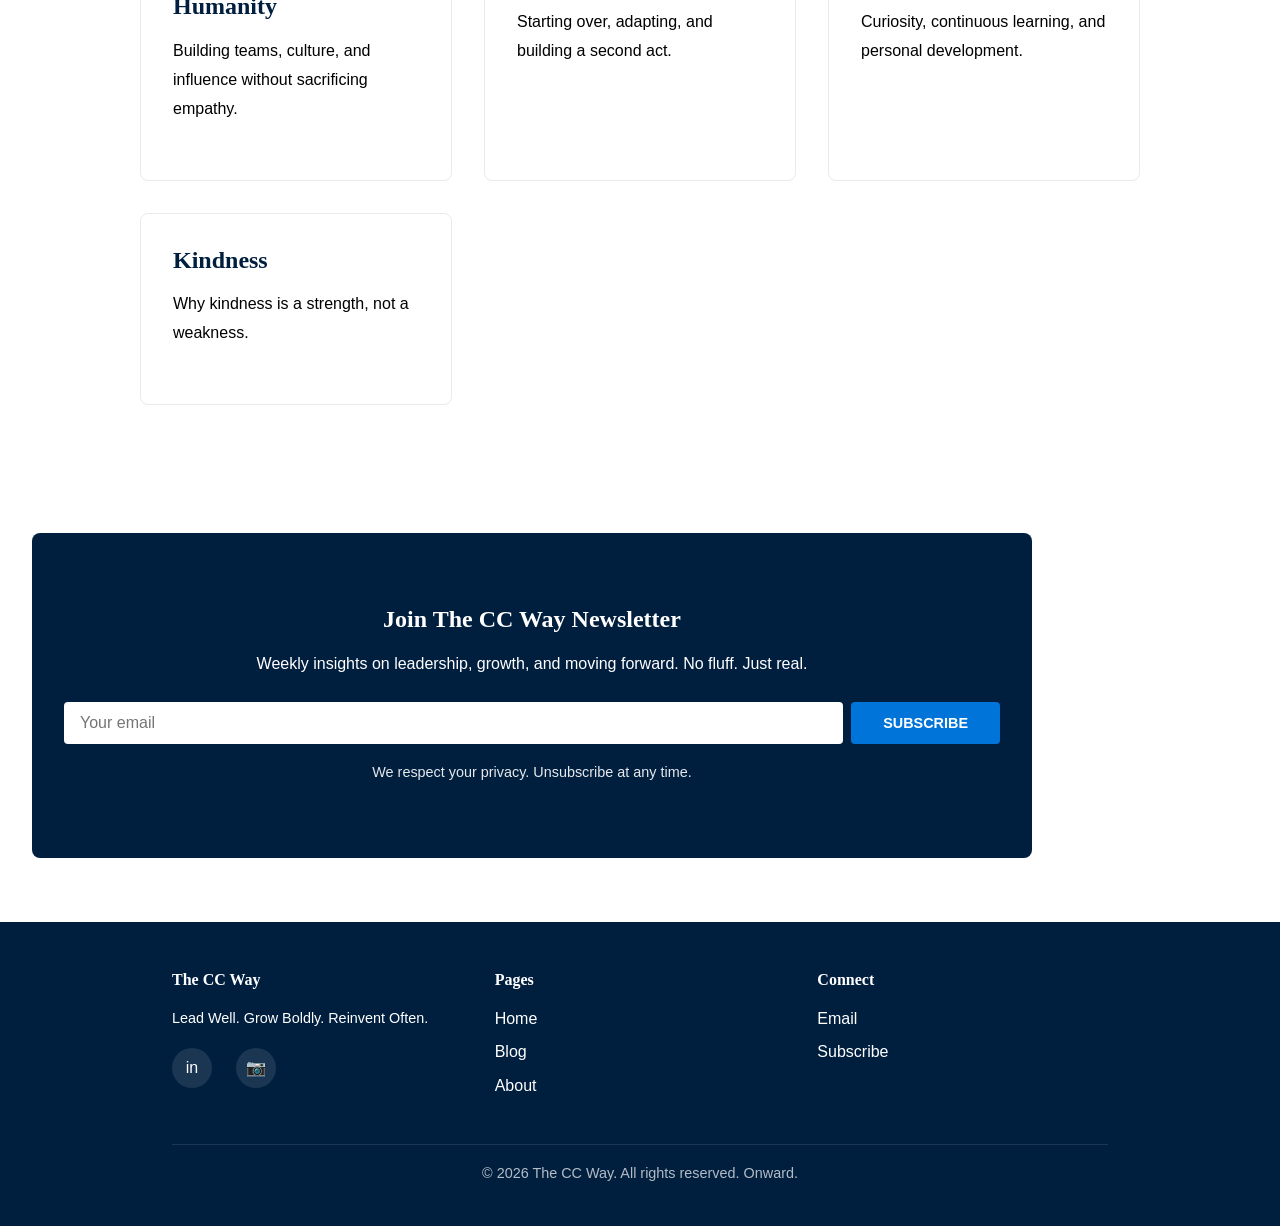
==== commit fb65d5d9: "Update content in index.html sections" ====
--- a/index.html
+++ b/index.html
@@ -64,22 +64,22 @@
         
         <div style="padding: 2rem; border: 1px solid #e8eaed; border-radius: 8px;">
             <h3 style="margin-top: 0;">Leadership With Humanity</h3>
-            <p>Stories and lessons from building teams, creating culture, and leading with kindness as a strength—not a weakness.</p>
+            <p>Building teams, culture, and influence without sacrificing empathy.</p>
         </div>
         
         <div style="padding: 2rem; border: 1px solid #e8eaed; border-radius: 8px;">
             <h3 style="margin-top: 0;">Reinvention</h3>
-            <p>The real journey of starting over, navigating uncertainty, and building a second act without losing who you are.</p>
+            <p>Starting over, adapting, and building a second act.</p>
         </div>
         
         <div style="padding: 2rem; border: 1px solid #e8eaed; border-radius: 8px;">
             <h3 style="margin-top: 0;">Growth</h3>
-            <p>How to stay curious, stay sharp, and keep building yourself—because growth is the only edge that matters.</p>
+            <p>Curiosity, continuous learning, and personal development.</p>
         </div>
         
         <div style="padding: 2rem; border: 1px solid #e8eaed; border-radius: 8px;">
-            <h3 style="margin-top: 0;">The Real Journey</h3>
-            <p>Honest reflections from someone still figuring it out. The wins, the failures, and everything in between.</p>
+            <h3 style="margin-top: 0;">Kindness</h3>
+            <p>Why kindness is a strength, not a weakness.</p>
         </div>
         
     </div>
--- a/css/style.css
+++ b/css/style.css
@@ -60,7 +60,7 @@
 
 p {
   margin-bottom: 1.5rem;
-  line-: 1.8;
+  line-height: 1.8;
 }
 
 a {
@@ -82,7 +82,7 @@
 header {
   background-color: #ffffff;
   border-bottom: 1px solid var(--light-gray);
-  padding: 1.5rem 0;
+  padding: 0.75rem 0;
   position: sticky;
   top: 0;
   z-index: 100;
@@ -98,15 +98,16 @@
 }
 
 .logo {
-  height: 120px;
-  width: auto;
   display: flex;
   align-items: center;
 }
 
 .logo img {
-  height: 100%;
-  width: auto;
+  height: 150px !important;
+  width: auto !important;
+  max-width: none !important;
+  max-height: none !important;
+  display: block;
 }
 
 nav {
@@ -168,7 +169,7 @@
   grid-template-columns: 1fr 1fr;
   gap: 3rem;
   align-items: center;
-  padding: 4rem 0;
+  padding: 2rem 0;
 }
 
 .hero-content h1 {
@@ -488,8 +489,8 @@
     font-size: 1.25rem;
   }
   
-  .logo {
-    height: 50px;
+  .logo img {
+    height: 70px !important;
   }
   
   nav a {
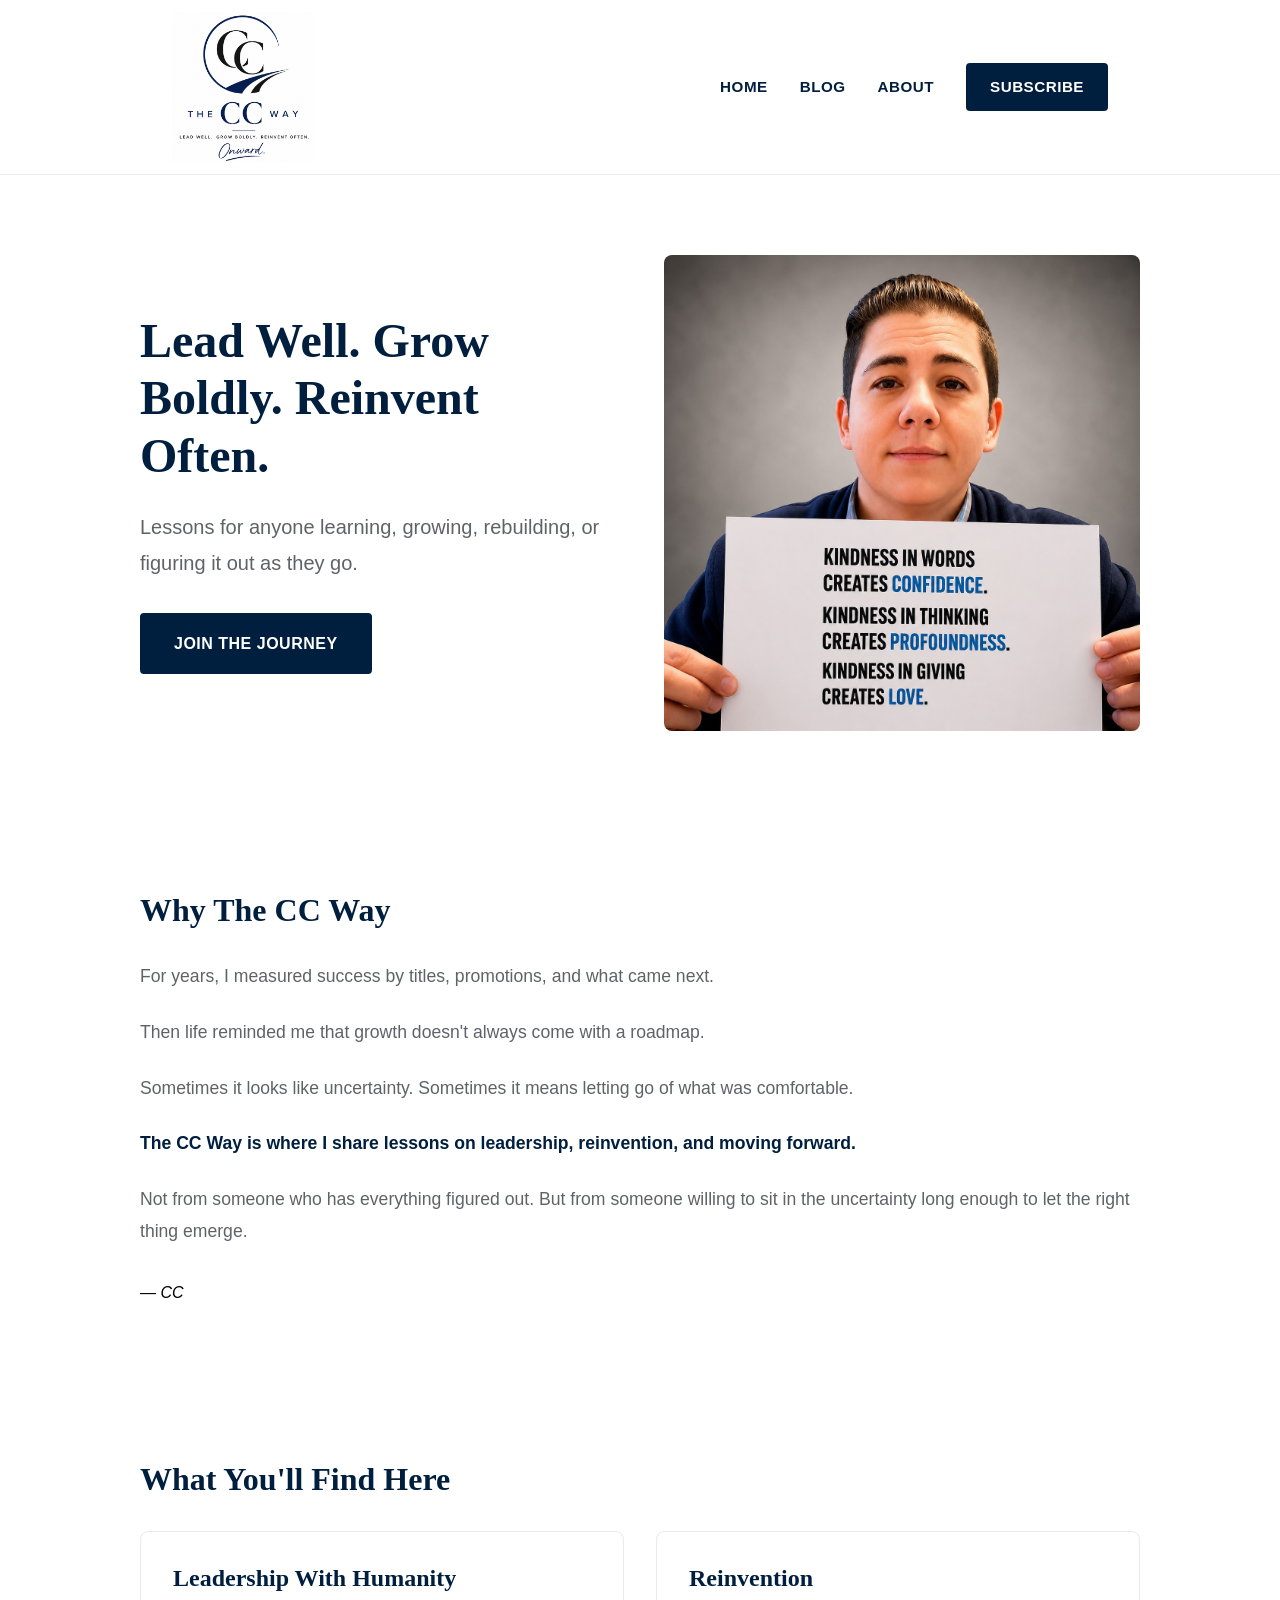
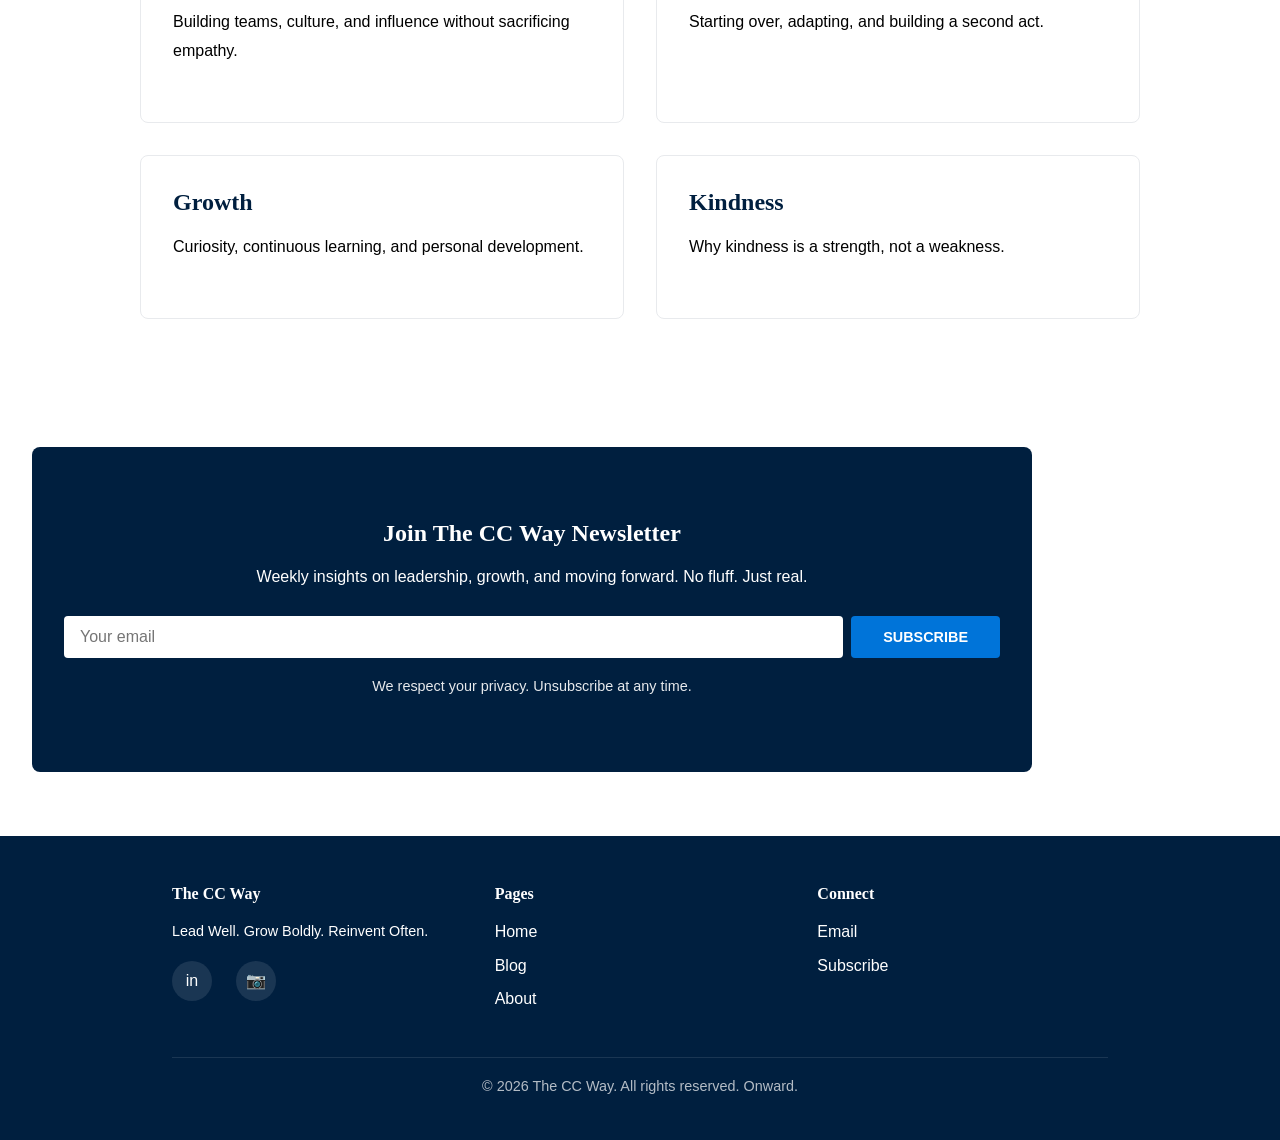
==== commit b1ee110e: "Change grid layout to fixed two-column format" ====
--- a/index.html
+++ b/index.html
@@ -60,7 +60,7 @@
 <section class="content-section container">
     <h2>What You'll Find Here</h2>
     
-    <div style="display: grid; grid-template-columns: repeat(auto-fit, minmax(250px, 1fr)); gap: 2rem; margin: 2rem 0;">
+    <div style="display: grid; grid-template-columns: repeat(2, 1fr); gap: 2rem; margin: 2rem 0;">
         
         <div style="padding: 2rem; border: 1px solid #e8eaed; border-radius: 8px;">
             <h3 style="margin-top: 0;">Leadership With Humanity</h3>
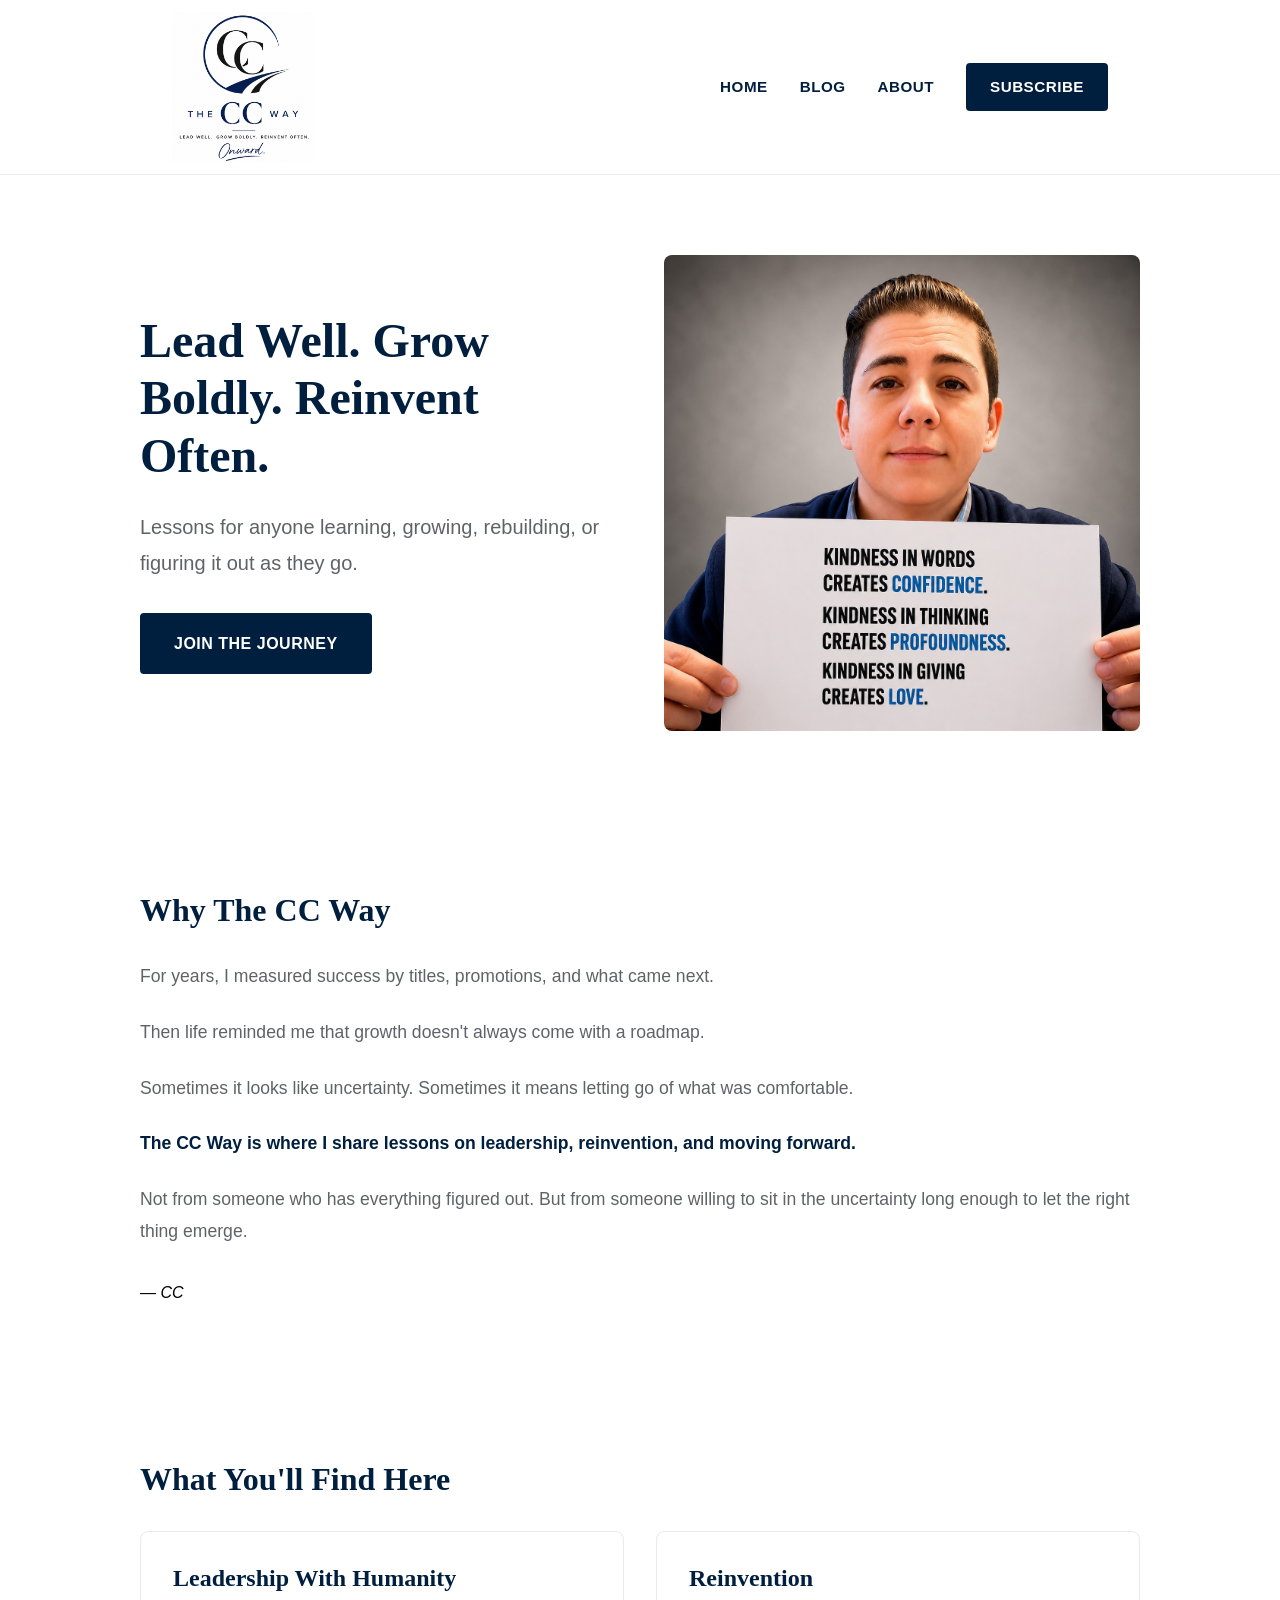
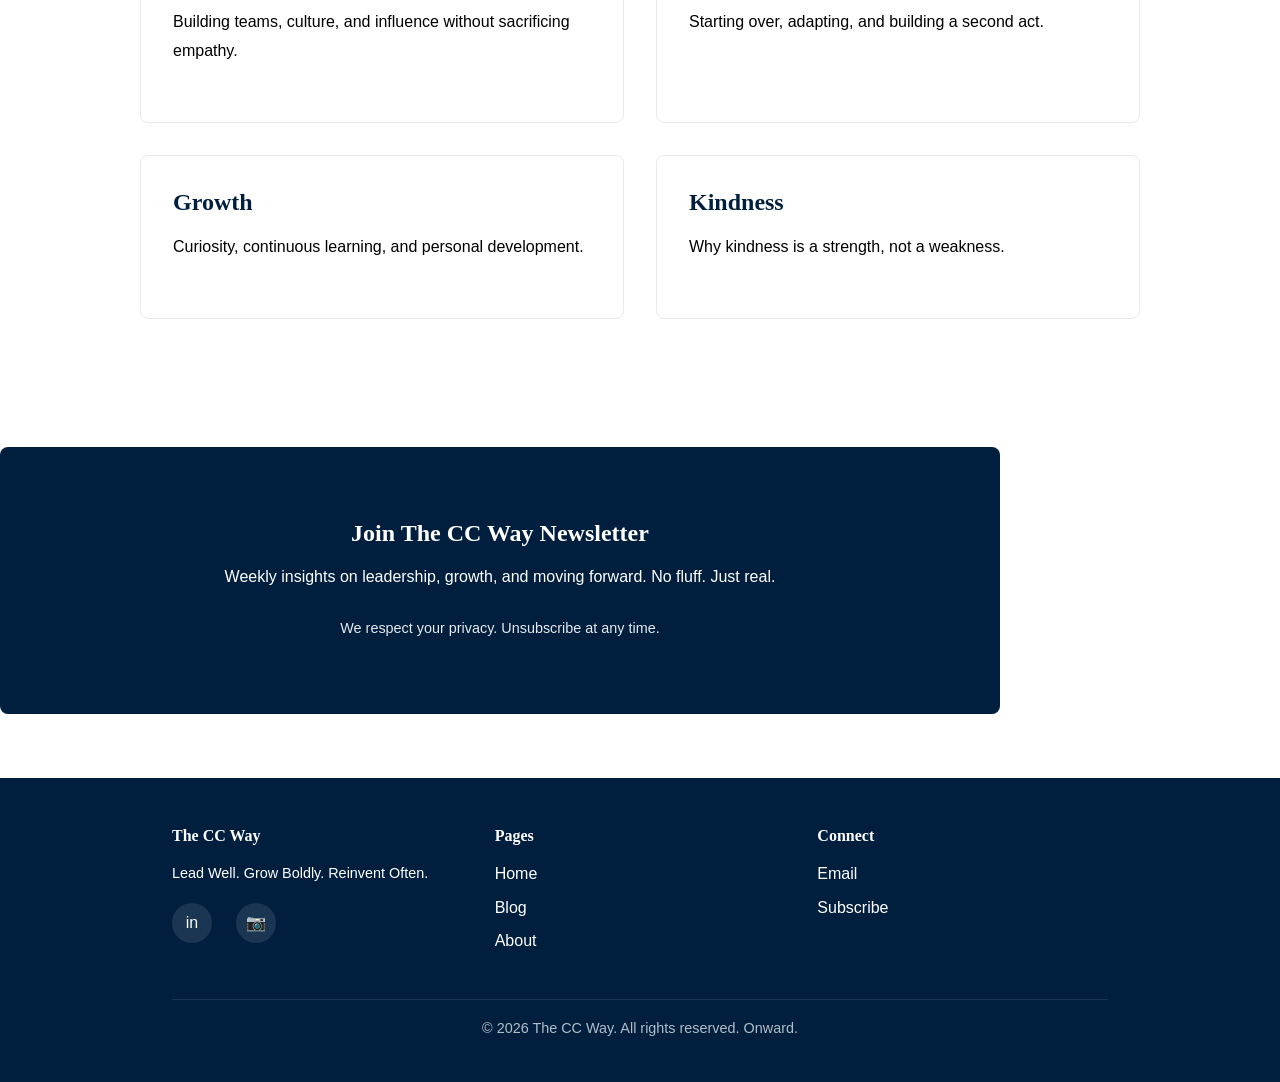
==== commit dc2afdec: "Update email signup section with Kit form Replaced email signup form with Kit integration." ====
--- a/index.html
+++ b/index.html
@@ -85,14 +85,13 @@
     </div>
 </section>
 
-<section id="email-signup" class="email-signup container" style="margin-left: 2rem; margin-right: 2rem;">
+<section id="email-signup" class="email-signup container">
     <h3>Join The CC Way Newsletter</h3>
     <p>Weekly insights on leadership, growth, and moving forward. No fluff. Just real.</p>
     
-    <form class="email-signup-form" id="signup-form">
-        <input type="email" placeholder="Your email" required>
-        <button type="submit">Subscribe</button>
-    </form>
+    <div id="kit-form">
+    <script async data-uid="dccf89b271" src="https://the-cc-way.kit.com/dccf89b271/index.js"></script>
+</div>
     
     <p style="font-size: 0.9rem; margin-top: 1rem; opacity: 0.9;">We respect your privacy. Unsubscribe at any time.</p>
 </section>
--- a/css/style.css
+++ b/css/style.css
@@ -520,3 +520,74 @@
 
 .py-2 { padding: 2rem 0; }
 .py-3 { padding: 3rem 0; }
+
+.article-page {
+    background: #fff;
+    padding: 4rem 1.5rem;
+}
+
+.article-hero {
+    max-width: 900px;
+    margin: 0 auto;
+    padding: 5rem 2rem 3rem;
+    text-align: center;
+}
+
+.article-kicker {
+    text-transform: uppercase;
+    letter-spacing: 0.14em;
+    font-size: 0.8rem;
+    color: #777;
+    margin-bottom: 1rem;
+    font-weight: 700;
+}
+
+.article-hero h1 {
+    font-size: clamp(3rem, 8vw, 5rem);
+    line-height: 1;
+    margin-bottom: 1rem;
+}
+
+.article-subtitle {
+    max-width: 620px;
+    margin: 0 auto;
+    font-size: 1.25rem;
+    line-height: 1.6;
+    color: #555;
+}
+
+.article-content {
+    max-width: 720px;
+    margin: 0 auto;
+    padding: 0 0 4rem;
+    font-size: 1.15rem;
+    line-height: 1.85;
+}
+
+.article-content p {
+    margin-bottom: 1.6rem;
+}
+
+.pull-quote {
+    font-size: clamp(1.6rem, 4vw, 2.4rem);
+    line-height: 1.25;
+    font-weight: 800;
+    margin: 3rem 0;
+    padding-left: 1.5rem;
+    border-left: 5px solid var(--navy);
+}
+
+.short-lines {
+    font-size: 1.25rem;
+    line-height: 2;
+    font-weight: 600;
+    margin: 2.5rem 0;
+}
+
+.article-signature {
+    margin-top: 3rem;
+    font-size: 1.25rem;
+    font-weight: 800;
+    color: var(--navy);
+}
+
